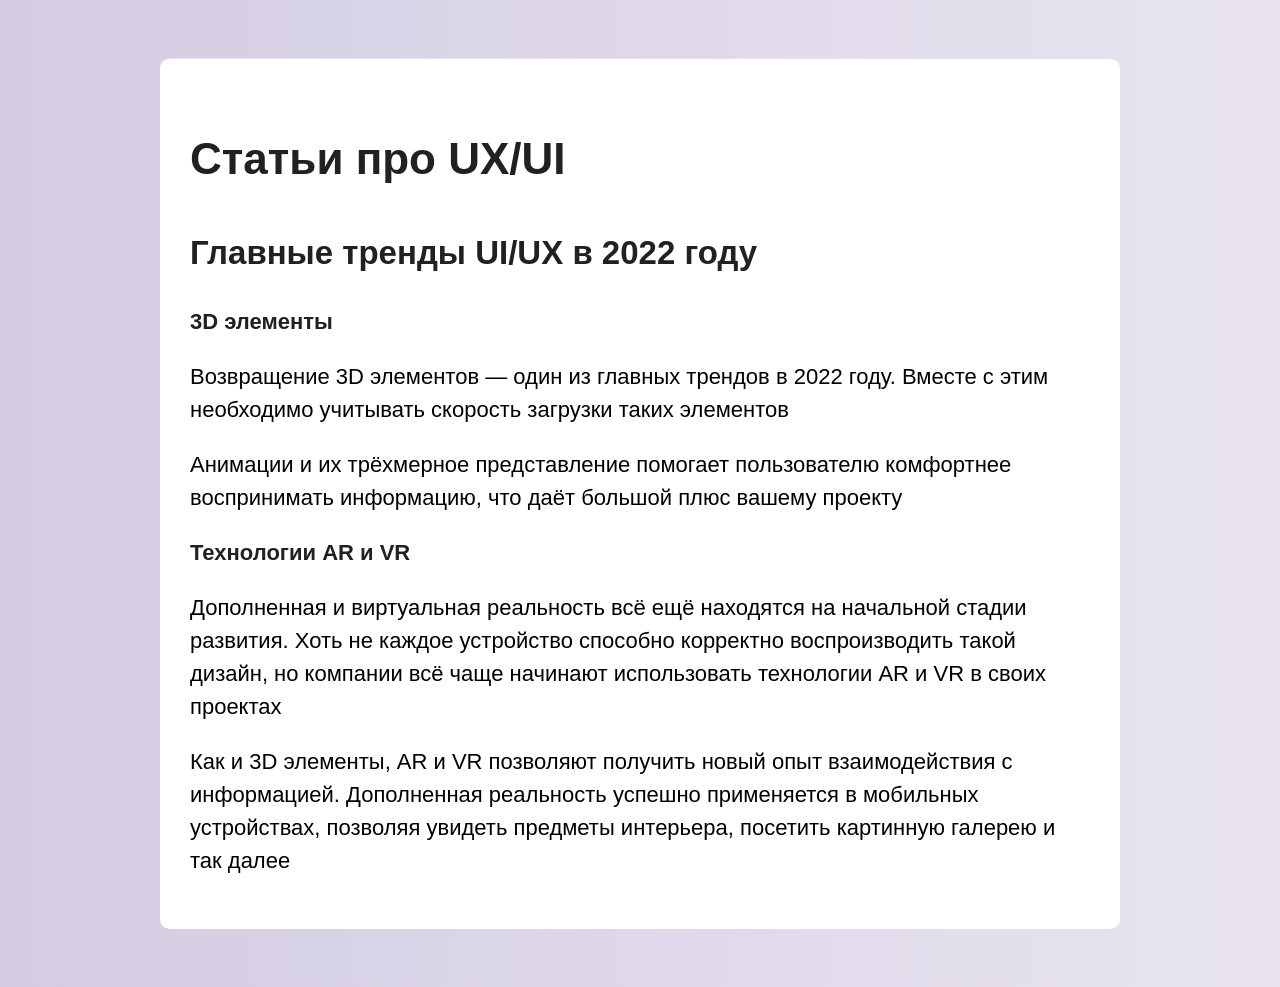
==== lesson11/index.html @ 6853aa1e "///" ====
<!DOCTYPE html>
<html lang="ru">
<head>
  <meta charset="UTF-8">
  <meta name="viewport" content="width=device-width, initial-scale=1.0">
  <link rel="stylesheet" href="app.css">
  <title>Статьи про UX/UI</title>
</head>
<body>
  <section class="articles">
    <h1>Статьи про UX/UI</h1>
    <article>
      <h2>Главные тренды UI/UX в 2022 году</h2>
      <h3>3D элементы</h3>
      <p>Возвращение 3D элементов — один из главных трендов в 2022 году. Вместе с этим необходимо учитывать скорость загрузки таких элементов</p>
      <p>Анимации и их трёхмерное представление помогает пользователю комфортнее воспринимать информацию, что даёт большой плюс вашему проекту</p>
      <h3>Технологии AR и VR</h3>
      <p>Дополненная и виртуальная реальность всё ещё находятся на начальной стадии развития. Хоть не каждое устройство способно корректно воспроизводить такой дизайн, но компании всё чаще начинают использовать технологии AR и VR в своих проектах</p>
      <p>Как и 3D элементы, AR и VR позволяют получить новый опыт взаимодействия с информацией. Дополненная реальность успешно применяется в мобильных устройствах, позволяя увидеть предметы интерьера, посетить картинную галерею и так далее</p>
    </article>
  </section>
</body>
</html>
---- lesson11/app.css ----
body {
  padding: 50px 0;

  font: 22px/1.5 sans-serif;

  background: #d3cce3;
  background: linear-gradient(to right, #d3cce3, #e9e4f0);
}

/* BEGIN (write your solution here) */
h1, h2, h3 {
  color: #212121;
}
/* END */

.articles {
  width: 900px;
  margin: 0 auto;
  padding: 30px;

  background: #fff;
  border-radius: 10px;
  border-top: 1px solid #e5e5e5;
}

/* BEGIN (write your solution here) */
h1 {
  font-size: 2em;
}
h2 {
  font-size: 1.5em;
}
h3 {
  font-size: 1em;
}

/* END */
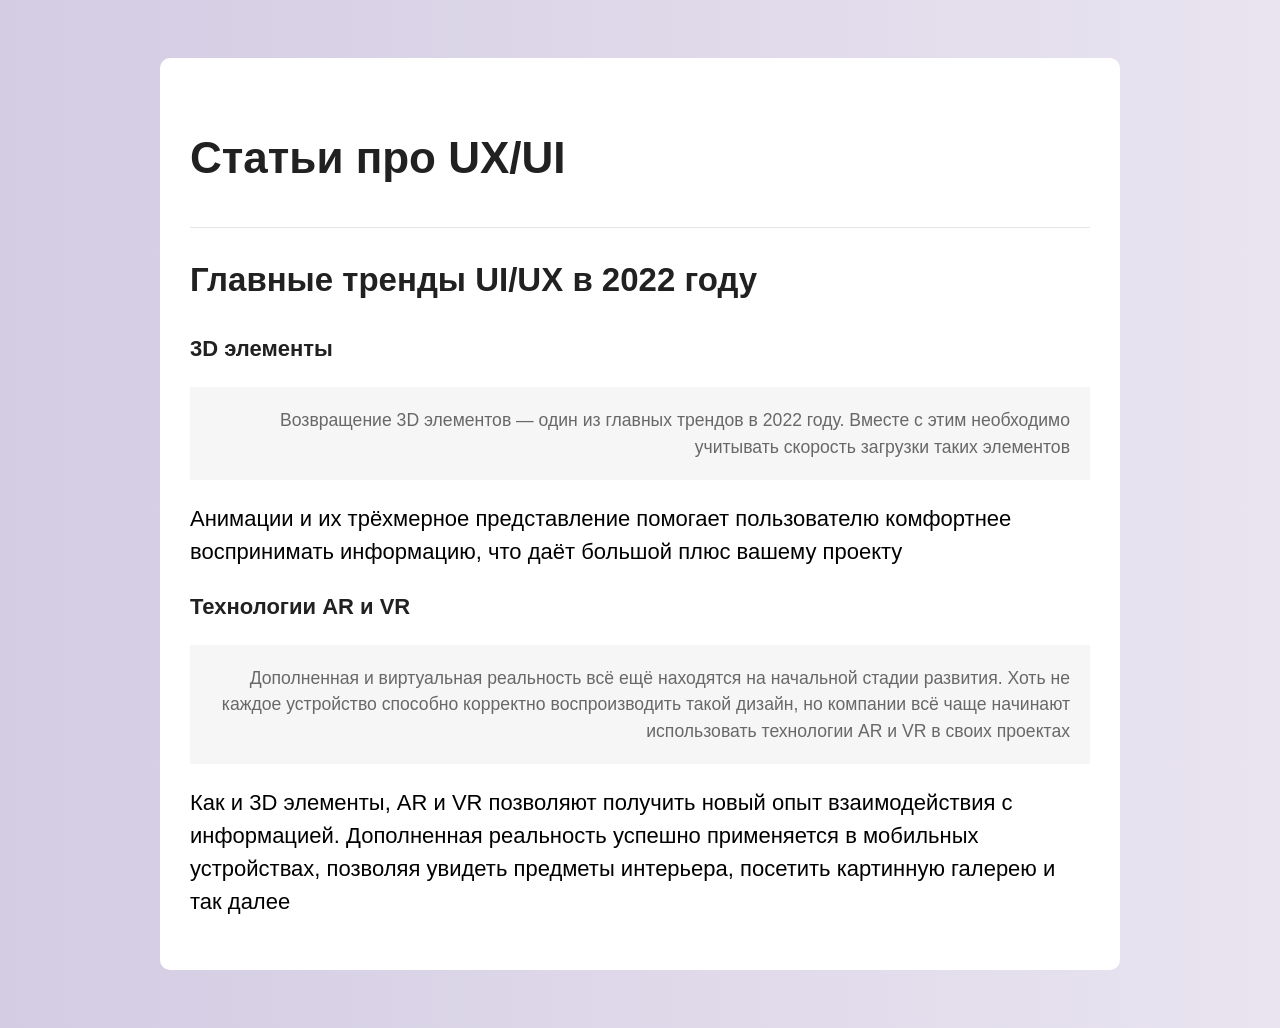
==== commit 14500bbf: "селекторы" ====
--- a/lesson11/index.html
+++ b/lesson11/index.html
@@ -12,10 +12,10 @@
     <article>
       <h2>Главные тренды UI/UX в 2022 году</h2>
       <h3>3D элементы</h3>
-      <p>Возвращение 3D элементов — один из главных трендов в 2022 году. Вместе с этим необходимо учитывать скорость загрузки таких элементов</p>
+      <p class="uroven">Возвращение 3D элементов — один из главных трендов в 2022 году. Вместе с этим необходимо учитывать скорость загрузки таких элементов</p>
       <p>Анимации и их трёхмерное представление помогает пользователю комфортнее воспринимать информацию, что даёт большой плюс вашему проекту</p>
       <h3>Технологии AR и VR</h3>
-      <p>Дополненная и виртуальная реальность всё ещё находятся на начальной стадии развития. Хоть не каждое устройство способно корректно воспроизводить такой дизайн, но компании всё чаще начинают использовать технологии AR и VR в своих проектах</p>
+      <p class="uroven">Дополненная и виртуальная реальность всё ещё находятся на начальной стадии развития. Хоть не каждое устройство способно корректно воспроизводить такой дизайн, но компании всё чаще начинают использовать технологии AR и VR в своих проектах</p>
       <p>Как и 3D элементы, AR и VR позволяют получить новый опыт взаимодействия с информацией. Дополненная реальность успешно применяется в мобильных устройствах, позволяя увидеть предметы интерьера, посетить картинную галерею и так далее</p>
     </article>
   </section>
--- a/lesson11/app.css
+++ b/lesson11/app.css
@@ -20,10 +20,11 @@
 
   background: #fff;
   border-radius: 10px;
+}
+/* BEGIN (write your solution here) */
+article {
   border-top: 1px solid #e5e5e5;
 }
-
-/* BEGIN (write your solution here) */
 h1 {
   font-size: 2em;
 }
@@ -33,5 +34,11 @@
 h3 {
   font-size: 1em;
 }
-
+.uroven {
+  padding: 20px;
+  color: #686868;
+  text-align: right;
+  font-size: 0.8em;
+  background-color: #f6f6f6;
+}
 /* END */
